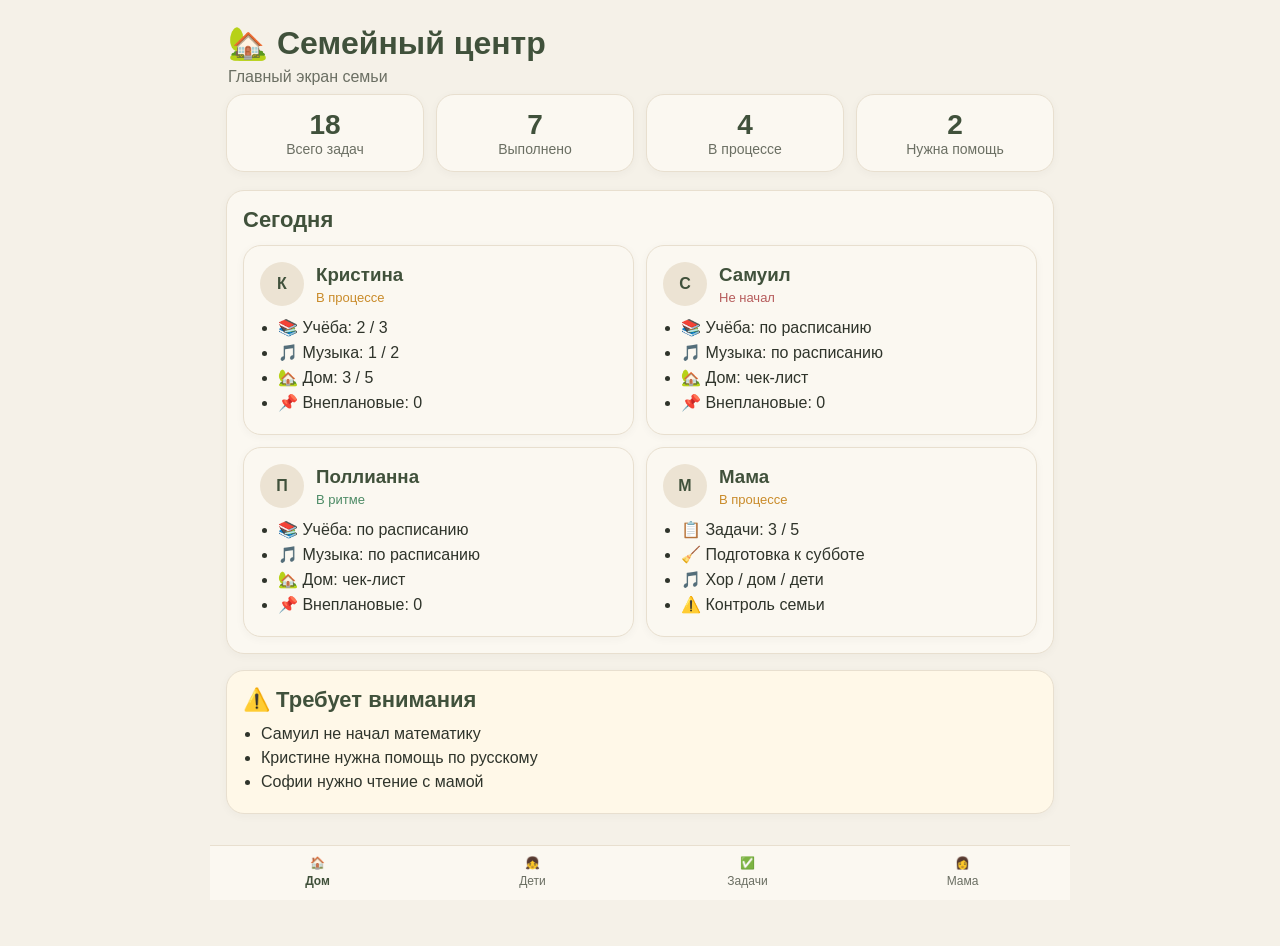
==== index.html @ c878d45f "Add files via upload" ====
<!DOCTYPE html>
<html lang="ru">
<head>
  <meta charset="UTF-8" />
  <meta name="viewport" content="width=device-width, initial-scale=1.0" />
  <title>Семейный центр</title>
  <link rel="manifest" href="manifest.json" />
  <link rel="stylesheet" href="styles.css" />
  <meta name="theme-color" content="#6A8F6B" />
</head>
<body>
  <div class="app-shell">
    <header class="topbar">
      <div>
        <h1>🏡 Семейный центр</h1>
        <p>Главный экран семьи</p>
      </div>
    </header>

    <main class="content">
      <section class="metrics">
        <div class="metric-card">
          <div class="metric-number">18</div>
          <div class="metric-label">Всего задач</div>
        </div>
        <div class="metric-card">
          <div class="metric-number">7</div>
          <div class="metric-label">Выполнено</div>
        </div>
        <div class="metric-card">
          <div class="metric-number">4</div>
          <div class="metric-label">В процессе</div>
        </div>
        <div class="metric-card">
          <div class="metric-number">2</div>
          <div class="metric-label">Нужна помощь</div>
        </div>
      </section>

      <section class="section">
        <h2>Сегодня</h2>
        <div class="family-grid">
          <a class="person-card" href="kristina.html">
            <div class="person-header">
              <div class="avatar">К</div>
              <div>
                <h3>Кристина</h3>
                <p class="status in-progress">В процессе</p>
              </div>
            </div>
            <ul>
              <li>📚 Учёба: 2 / 3</li>
              <li>🎵 Музыка: 1 / 2</li>
              <li>🏡 Дом: 3 / 5</li>
              <li>📌 Внеплановые: 0</li>
            </ul>
          </a>

          <a class="person-card" href="samuil.html">
            <div class="person-header">
              <div class="avatar">С</div>
              <div>
                <h3>Самуил</h3>
                <p class="status danger">Не начал</p>
              </div>
            </div>
            <ul>
              <li>📚 Учёба: по расписанию</li>
              <li>🎵 Музыка: по расписанию</li>
              <li>🏡 Дом: чек-лист</li>
              <li>📌 Внеплановые: 0</li>
            </ul>
          </a>

          <a class="person-card" href="pollyanna.html">
            <div class="person-header">
              <div class="avatar">П</div>
              <div>
                <h3>Поллианна</h3>
                <p class="status good">В ритме</p>
              </div>
            </div>
            <ul>
              <li>📚 Учёба: по расписанию</li>
              <li>🎵 Музыка: по расписанию</li>
              <li>🏡 Дом: чек-лист</li>
              <li>📌 Внеплановые: 0</li>
            </ul>
          </a>

          <a class="person-card" href="mama.html">
            <div class="person-header">
              <div class="avatar">М</div>
              <div>
                <h3>Мама</h3>
                <p class="status in-progress">В процессе</p>
              </div>
            </div>
            <ul>
              <li>📋 Задачи: 3 / 5</li>
              <li>🧹 Подготовка к субботе</li>
              <li>🎵 Хор / дом / дети</li>
              <li>⚠️ Контроль семьи</li>
            </ul>
          </a>
        </div>
      </section>

      <section class="section attention">
        <h2>⚠️ Требует внимания</h2>
        <ul class="attention-list">
          <li>Самуил не начал математику</li>
          <li>Кристине нужна помощь по русскому</li>
          <li>Софии нужно чтение с мамой</li>
        </ul>
      </section>
    </main>

    <nav class="bottom-nav">
      <a class="active" href="index.html">🏠<span>Дом</span></a>
      <a href="kristina.html">👧<span>Дети</span></a>
      <a href="mama.html">✅<span>Задачи</span></a>
      <a href="mama.html">👩<span>Мама</span></a>
    </nav>
  </div>
  <script src="app.js"></script>
</body>
</html>
---- styles.css ----
:root {
  --bg: #F5F1E8;
  --card: #FBF8F1;
  --line: #E8DFCF;
  --green: #6A8F6B;
  --green-dark: #40513B;
  --text: #2F342B;
  --muted: #6B6F63;
  --warning: #C98B2A;
  --danger: #B65C5C;
  --good: #4D8B66;
}
* { box-sizing: border-box; }
body {
  margin: 0;
  font-family: -apple-system, BlinkMacSystemFont, "Segoe UI", sans-serif;
  background: var(--bg);
  color: var(--text);
}
.app-shell {
  max-width: 860px;
  margin: 0 auto;
  padding-bottom: 92px;
}
.topbar {
  padding: 24px 18px 8px;
}
.topbar h1 {
  margin: 0;
  font-size: 32px;
  color: var(--green-dark);
}
.topbar p {
  margin: 6px 0 0;
  color: var(--muted);
}
.content {
  padding: 0 16px 24px;
}
.metrics {
  display: grid;
  grid-template-columns: repeat(2, 1fr);
  gap: 12px;
  margin-bottom: 18px;
}
.metric-card, .person-card, .section, .task-card {
  background: var(--card);
  border: 1px solid var(--line);
  border-radius: 18px;
  box-shadow: 0 2px 10px rgba(50,50,50,.04);
}
.metric-card {
  text-align: center;
  padding: 14px 10px;
}
.metric-number {
  font-size: 28px;
  font-weight: 700;
  color: var(--green-dark);
}
.metric-label {
  font-size: 14px;
  color: var(--muted);
}
.section {
  padding: 16px;
  margin-bottom: 16px;
}
.section h2 {
  margin: 0 0 12px;
  color: var(--green-dark);
  font-size: 22px;
}
.family-grid {
  display: grid;
  grid-template-columns: 1fr;
  gap: 12px;
}
.person-card {
  text-decoration: none;
  color: inherit;
  padding: 16px;
}
.person-header {
  display: flex;
  gap: 12px;
  align-items: center;
  margin-bottom: 12px;
}
.avatar {
  width: 44px;
  height: 44px;
  border-radius: 50%;
  background: #ECE3D3;
  display: grid;
  place-items: center;
  font-weight: 700;
  color: var(--green-dark);
}
.person-card h3, .task-card h3 {
  margin: 0;
  color: var(--green-dark);
}
.person-card ul, .attention-list, .simple-list {
  margin: 0;
  padding-left: 18px;
}
.person-card li, .attention-list li, .simple-list li {
  margin: 6px 0;
  color: var(--text);
}
.status {
  margin: 4px 0 0;
  font-size: 13px;
}
.status.in-progress { color: var(--warning); }
.status.danger { color: var(--danger); }
.status.good { color: var(--good); }
.bottom-nav {
  position: fixed;
  left: 0;
  right: 0;
  bottom: 0;
  max-width: 860px;
  margin: 0 auto;
  display: grid;
  grid-template-columns: repeat(4, 1fr);
  background: rgba(251,248,241,.98);
  border-top: 1px solid var(--line);
  backdrop-filter: blur(10px);
}
.bottom-nav a {
  text-decoration: none;
  color: var(--muted);
  padding: 10px 6px 12px;
  display: flex;
  flex-direction: column;
  align-items: center;
  font-size: 12px;
  gap: 4px;
}
.bottom-nav a.active {
  color: var(--green-dark);
  font-weight: 600;
}
.back-link {
  display: inline-block;
  margin-bottom: 10px;
  text-decoration: none;
  color: var(--green);
  font-weight: 600;
}
.schedule-row {
  display: flex;
  gap: 10px;
  align-items: flex-start;
  padding: 10px 0;
  border-bottom: 1px dashed var(--line);
}
.schedule-row:last-child { border-bottom: none; }
.schedule-time {
  min-width: 98px;
  color: var(--muted);
  font-weight: 600;
}
.task-card {
  padding: 14px;
  margin-bottom: 10px;
}
.task-meta {
  color: var(--muted);
  font-size: 14px;
  margin-bottom: 10px;
}
.fake-select, .fake-upload, .fake-input {
  width: 100%;
  background: white;
  border: 1px solid var(--line);
  border-radius: 12px;
  padding: 12px;
  color: var(--muted);
  margin-top: 8px;
}
.checklist {
  display: grid;
  gap: 10px;
}
.check-item {
  display: flex;
  align-items: center;
  gap: 10px;
  background: #fffdf8;
  border: 1px solid var(--line);
  border-radius: 12px;
  padding: 12px;
}
.attention {
  background: #FFF8E8;
}
.note {
  color: var(--muted);
  font-size: 14px;
}
@media (min-width: 740px) {
  .metrics { grid-template-columns: repeat(4, 1fr); }
  .family-grid { grid-template-columns: repeat(2, 1fr); }
}
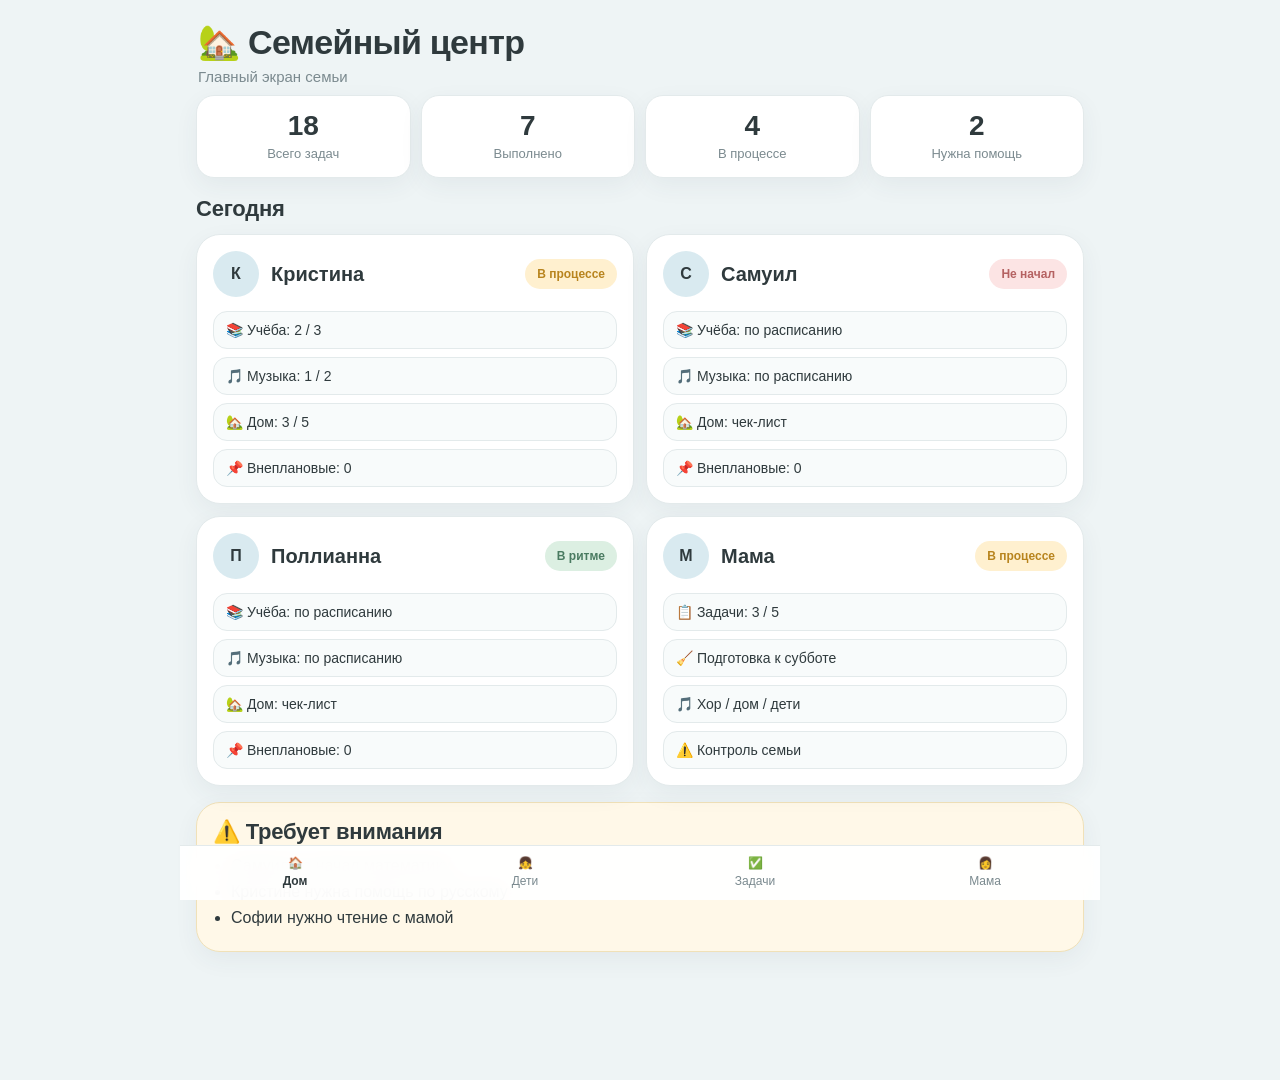
==== commit 479736d1: "Update index.html" ====
--- a/index.html
+++ b/index.html
@@ -5,8 +5,270 @@
   <meta name="viewport" content="width=device-width, initial-scale=1.0" />
   <title>Семейный центр</title>
   <link rel="manifest" href="manifest.json" />
-  <link rel="stylesheet" href="styles.css" />
-  <meta name="theme-color" content="#6A8F6B" />
+  <meta name="theme-color" content="#8FBFC3" />
+
+  <style>
+    :root {
+      --bg: #EEF4F5;
+      --card: #FFFFFF;
+      --card-soft: #F8FBFB;
+      --line: #E3EAEB;
+      --text: #2F3A3D;
+      --muted: #7B8A8F;
+
+      --primary: #8FBFC3;
+      --green-soft: #DCEFE2;
+      --green-text: #4A7B61;
+
+      --yellow-soft: #FFF0CF;
+      --yellow-text: #B8841E;
+
+      --red-soft: #FCE4E4;
+      --red-text: #B56262;
+
+      --shadow: 0 8px 24px rgba(44, 62, 80, 0.06);
+      --radius-xl: 24px;
+      --radius-lg: 18px;
+      --radius-md: 14px;
+    }
+
+    * {
+      box-sizing: border-box;
+    }
+
+    body {
+      margin: 0;
+      font-family: -apple-system, BlinkMacSystemFont, "Segoe UI", sans-serif;
+      background: var(--bg);
+      color: var(--text);
+    }
+
+    .app-shell {
+      max-width: 920px;
+      margin: 0 auto;
+      min-height: 100vh;
+      padding-bottom: 92px;
+    }
+
+    .topbar {
+      padding: 22px 18px 10px;
+    }
+
+    .topbar h1 {
+      margin: 0;
+      font-size: 34px;
+      font-weight: 700;
+      color: var(--text);
+      letter-spacing: -0.02em;
+    }
+
+    .topbar p {
+      margin: 6px 0 0;
+      font-size: 15px;
+      color: var(--muted);
+    }
+
+    .content {
+      padding: 0 16px 20px;
+    }
+
+    .section {
+      margin-bottom: 16px;
+    }
+
+    .section h2 {
+      margin: 0 0 12px;
+      font-size: 22px;
+      color: var(--text);
+      letter-spacing: -0.01em;
+    }
+
+    .metrics {
+      display: grid;
+      grid-template-columns: repeat(2, 1fr);
+      gap: 10px;
+      margin-bottom: 18px;
+    }
+
+    .metric-card {
+      background: var(--card);
+      border: 1px solid var(--line);
+      border-radius: var(--radius-lg);
+      box-shadow: var(--shadow);
+      padding: 16px 12px;
+      text-align: center;
+    }
+
+    .metric-number {
+      font-size: 28px;
+      font-weight: 700;
+      line-height: 1;
+      margin-bottom: 6px;
+      color: var(--text);
+    }
+
+    .metric-label {
+      font-size: 13px;
+      color: var(--muted);
+    }
+
+    .family-grid {
+      display: grid;
+      grid-template-columns: 1fr;
+      gap: 12px;
+    }
+
+    .person-card {
+      display: block;
+      text-decoration: none;
+      color: inherit;
+      background: var(--card);
+      border: 1px solid var(--line);
+      border-radius: var(--radius-xl);
+      box-shadow: var(--shadow);
+      padding: 16px;
+      transition: transform 0.15s ease, box-shadow 0.15s ease;
+    }
+
+    .person-card:active {
+      transform: scale(0.99);
+    }
+
+    .person-header {
+      display: flex;
+      align-items: center;
+      justify-content: space-between;
+      gap: 12px;
+      margin-bottom: 14px;
+    }
+
+    .person-header > div:first-child {
+      display: flex;
+      align-items: center;
+      gap: 12px;
+    }
+
+    .avatar {
+      width: 46px;
+      height: 46px;
+      border-radius: 50%;
+      background: #D9EAF0;
+      display: flex;
+      align-items: center;
+      justify-content: center;
+      font-weight: 700;
+      color: var(--text);
+      flex-shrink: 0;
+    }
+
+    .person-card h3 {
+      margin: 0;
+      font-size: 20px;
+      font-weight: 700;
+      color: var(--text);
+    }
+
+    .status {
+      margin: 0;
+      padding: 8px 12px;
+      border-radius: 999px;
+      font-size: 12px;
+      font-weight: 600;
+      white-space: nowrap;
+    }
+
+    .status.in-progress {
+      background: var(--yellow-soft);
+      color: var(--yellow-text);
+    }
+
+    .status.danger {
+      background: var(--red-soft);
+      color: var(--red-text);
+    }
+
+    .status.good {
+      background: var(--green-soft);
+      color: var(--green-text);
+    }
+
+    .person-card ul {
+      list-style: none;
+      padding: 0;
+      margin: 0;
+      display: grid;
+      gap: 8px;
+    }
+
+    .person-card li {
+      background: var(--card-soft);
+      border: 1px solid var(--line);
+      border-radius: var(--radius-md);
+      padding: 10px 12px;
+      font-size: 14px;
+      color: var(--text);
+    }
+
+    .attention {
+      background: #FFF8E8;
+      border: 1px solid #F0E1B8;
+      border-radius: var(--radius-xl);
+      box-shadow: var(--shadow);
+      padding: 16px;
+    }
+
+    .attention-list {
+      margin: 0;
+      padding-left: 18px;
+      color: var(--text);
+    }
+
+    .attention-list li {
+      margin: 8px 0;
+    }
+
+    .bottom-nav {
+      position: fixed;
+      left: 0;
+      right: 0;
+      bottom: 0;
+      max-width: 920px;
+      margin: 0 auto;
+      display: grid;
+      grid-template-columns: repeat(4, 1fr);
+      background: rgba(255, 255, 255, 0.94);
+      backdrop-filter: blur(12px);
+      border-top: 1px solid var(--line);
+      padding-bottom: env(safe-area-inset-bottom);
+    }
+
+    .bottom-nav a {
+      text-decoration: none;
+      color: var(--muted);
+      display: flex;
+      flex-direction: column;
+      align-items: center;
+      gap: 4px;
+      padding: 10px 6px 12px;
+      font-size: 12px;
+      font-weight: 500;
+    }
+
+    .bottom-nav a.active {
+      color: var(--text);
+      font-weight: 700;
+    }
+
+    @media (min-width: 740px) {
+      .metrics {
+        grid-template-columns: repeat(4, 1fr);
+      }
+
+      .family-grid {
+        grid-template-columns: repeat(2, 1fr);
+      }
+    }
+  </style>
 </head>
 <body>
   <div class="app-shell">
@@ -42,11 +304,13 @@
         <div class="family-grid">
           <a class="person-card" href="kristina.html">
             <div class="person-header">
-              <div class="avatar">К</div>
               <div>
-                <h3>Кристина</h3>
-                <p class="status in-progress">В процессе</p>
+                <div class="avatar">К</div>
+                <div>
+                  <h3>Кристина</h3>
+                </div>
               </div>
+              <p class="status in-progress">В процессе</p>
             </div>
             <ul>
               <li>📚 Учёба: 2 / 3</li>
@@ -58,11 +322,13 @@
 
           <a class="person-card" href="samuil.html">
             <div class="person-header">
-              <div class="avatar">С</div>
               <div>
-                <h3>Самуил</h3>
-                <p class="status danger">Не начал</p>
+                <div class="avatar">С</div>
+                <div>
+                  <h3>Самуил</h3>
+                </div>
               </div>
+              <p class="status danger">Не начал</p>
             </div>
             <ul>
               <li>📚 Учёба: по расписанию</li>
@@ -74,11 +340,13 @@
 
           <a class="person-card" href="pollyanna.html">
             <div class="person-header">
-              <div class="avatar">П</div>
               <div>
-                <h3>Поллианна</h3>
-                <p class="status good">В ритме</p>
+                <div class="avatar">П</div>
+                <div>
+                  <h3>Поллианна</h3>
+                </div>
               </div>
+              <p class="status good">В ритме</p>
             </div>
             <ul>
               <li>📚 Учёба: по расписанию</li>
@@ -90,11 +358,13 @@
 
           <a class="person-card" href="mama.html">
             <div class="person-header">
-              <div class="avatar">М</div>
               <div>
-                <h3>Мама</h3>
-                <p class="status in-progress">В процессе</p>
+                <div class="avatar">М</div>
+                <div>
+                  <h3>Мама</h3>
+                </div>
               </div>
+              <p class="status in-progress">В процессе</p>
             </div>
             <ul>
               <li>📋 Задачи: 3 / 5</li>
@@ -123,6 +393,7 @@
       <a href="mama.html">👩<span>Мама</span></a>
     </nav>
   </div>
+
   <script src="app.js"></script>
 </body>
-</html>
+</html>
